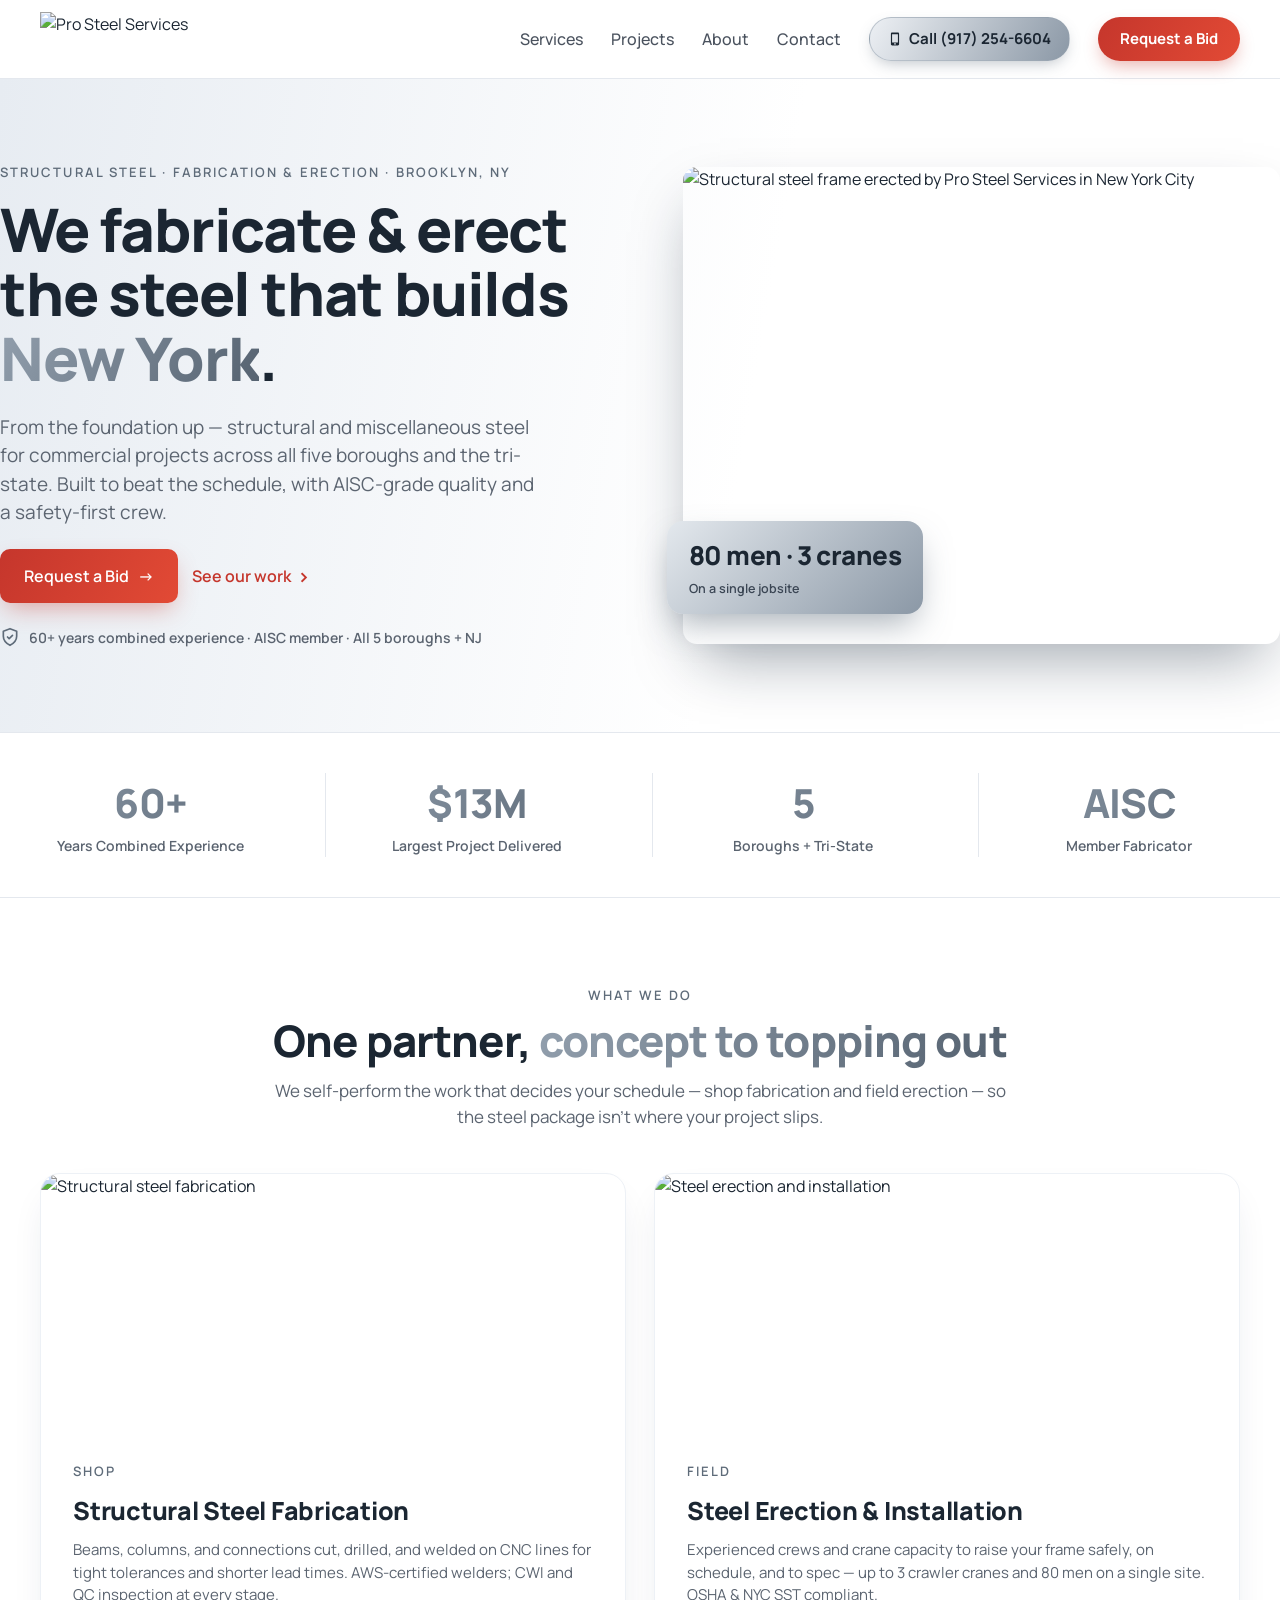
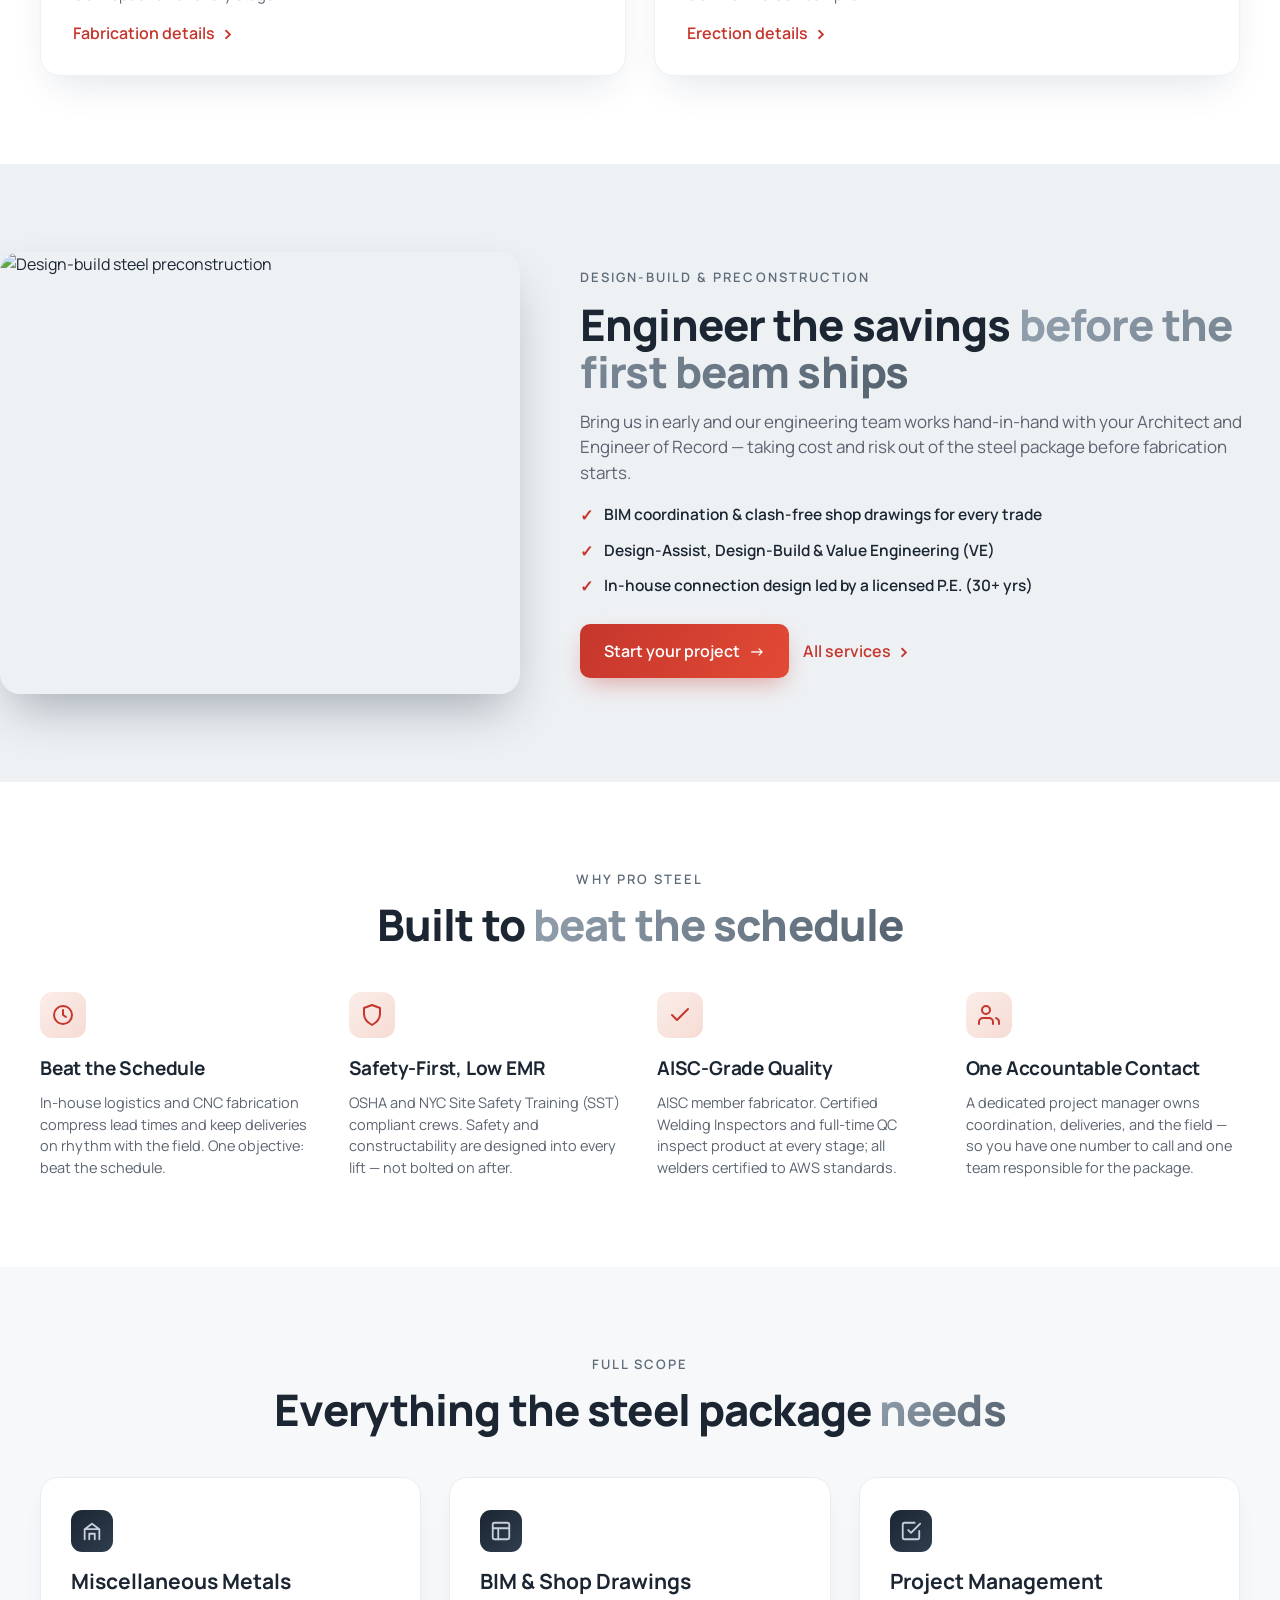
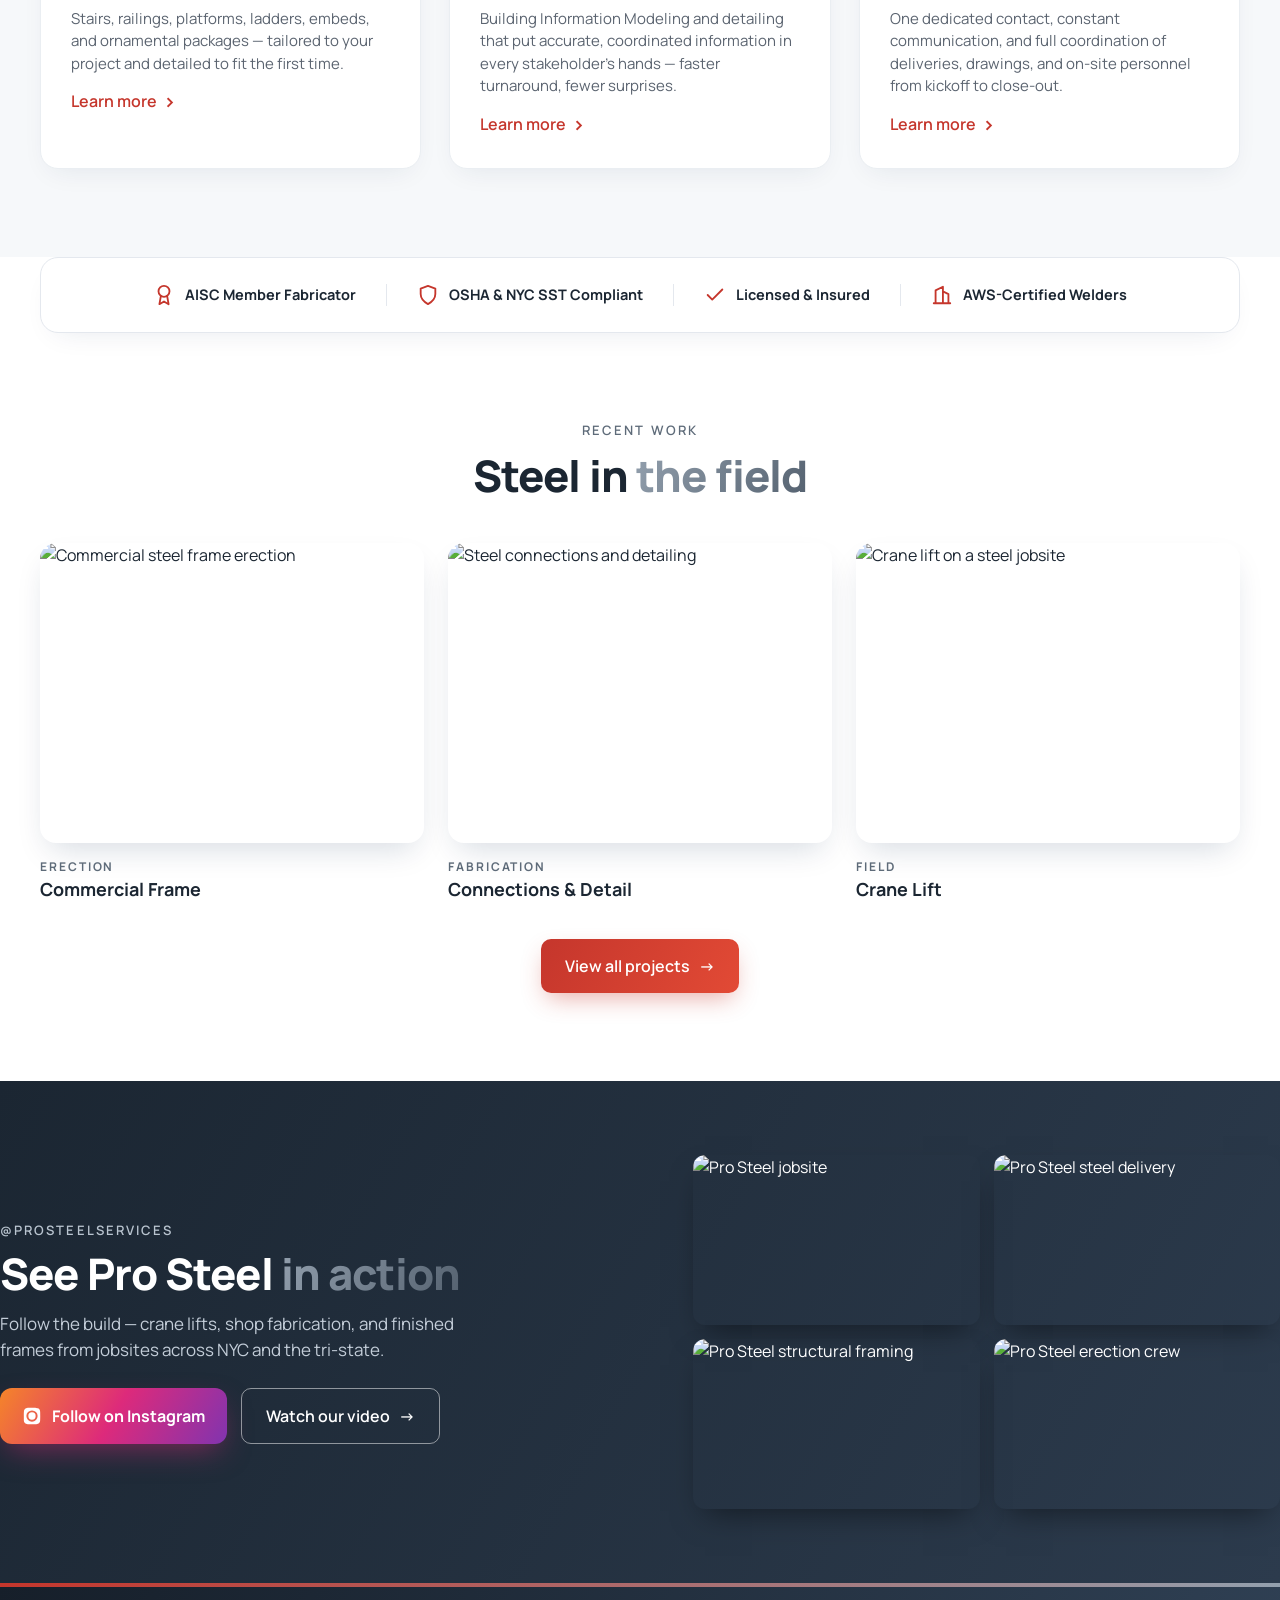
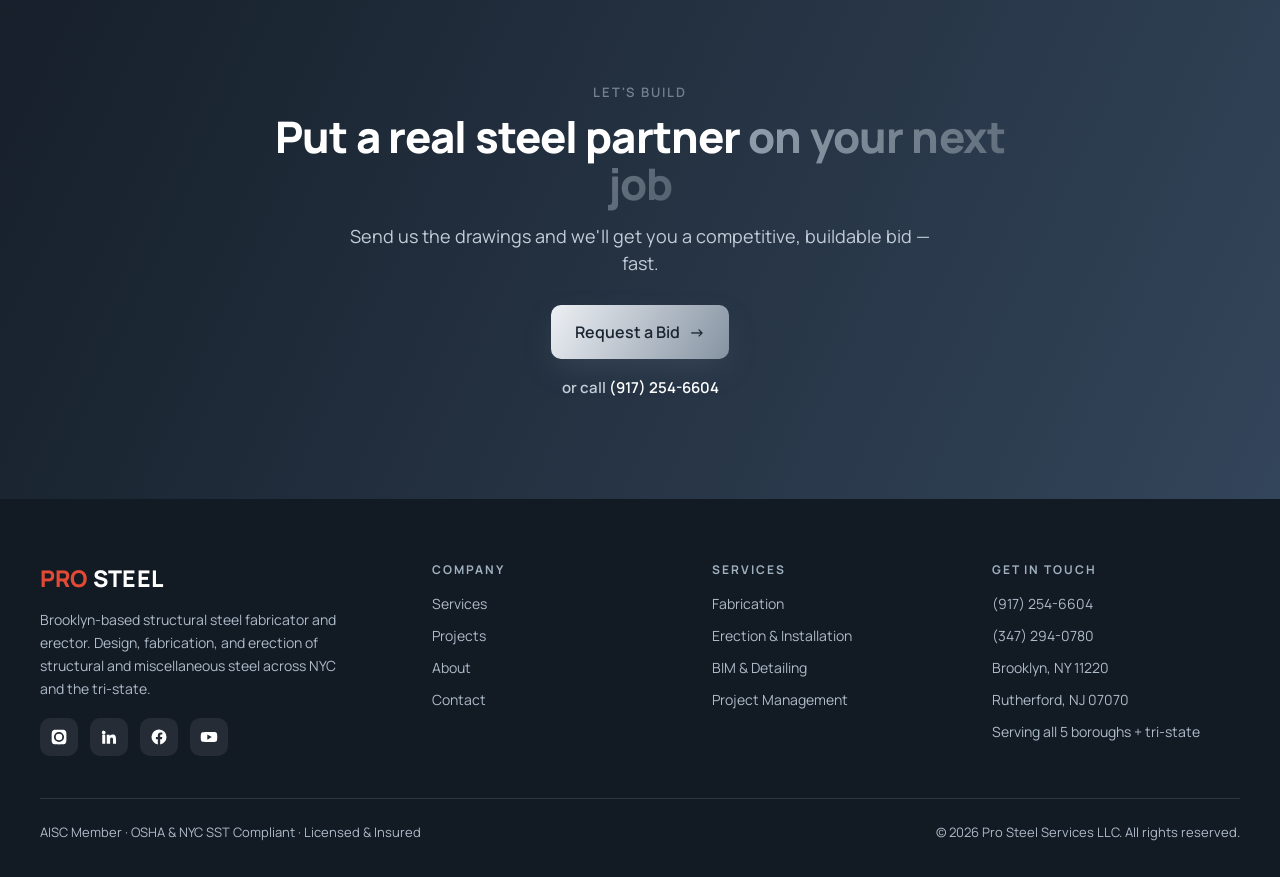
==== index.html @ ca8fc786 "Add files via upload" ====
<!DOCTYPE html>
<html lang="en">
<head>
<meta charset="UTF-8">
<meta name="viewport" content="width=device-width, initial-scale=1.0">
<title>Pro Steel Services | Structural Steel Fabricator &amp; Erector — Brooklyn, NYC</title>
<meta name="description" content="Brooklyn-based structural steel fabricator and erector. Design, fabrication, and erection of structural and miscellaneous steel across all five NYC boroughs and the tri-state. AISC member. 60+ years combined experience.">
<link rel="preconnect" href="https://fonts.googleapis.com">
<link rel="preconnect" href="https://fonts.gstatic.com" crossorigin>
<link href="https://fonts.googleapis.com/css2?family=Manrope:wght@400;500;600;700;800&display=swap" rel="stylesheet">
<style>
/* ===== PRO STEEL THEME TOKENS ===== */
:root{
  --navy:#1B2632;   /* gunmetal ink — headings */
  --blue:#C5362C;   /* Pro Steel red — primary */
  --blue2:#E24A35;  /* lighter red */
  --grey:#5B6470;   /* body */
  --gold1:#93A0AE;  /* molten amber accent */
  --gold2:#54616F;  /* bronze accent */
  --bg:#EEF1F4;     /* steel-mist band */
  --line:#E4E8EE;
  --ink:#141C26;
}
*{margin:0;padding:0;box-sizing:border-box}
html{scroll-behavior:smooth}
body{font-family:'Manrope',sans-serif;color:var(--navy);background:#fff;-webkit-font-smoothing:antialiased;line-height:1.5}
img{display:block;max-width:100%}
a{text-decoration:none;color:inherit}
.wrap{max-width:1280px;margin:0 auto;padding:0 40px}
.gold{background:linear-gradient(120deg,var(--gold1),var(--gold2));-webkit-background-clip:text;background-clip:text;-webkit-text-fill-color:transparent}
.eyebrow{font-size:13px;font-weight:600;letter-spacing:.16em;color:#5E6B79;text-transform:uppercase}
h1,h2{color:var(--navy);font-weight:800;letter-spacing:-.02em;line-height:1.08}
h2{font-size:clamp(28px,3.4vw,44px)}
p{color:var(--grey)}
.btn{display:inline-flex;align-items:center;gap:9px;font-weight:600;font-size:16px;border-radius:10px;padding:15px 24px;cursor:pointer;transition:.2s;border:none}
.btn-blue{background:linear-gradient(120deg,var(--blue),var(--blue2));color:#fff;box-shadow:0 10px 24px -6px rgba(197,54,44,.42)}
.btn-blue:hover{transform:translateY(-2px);box-shadow:0 14px 30px -6px rgba(197,54,44,.52)}
.btn-gold{background:linear-gradient(120deg,#EDF0F4,#8593A2);color:#1B2632;box-shadow:0 12px 30px -6px rgba(80,95,112,.42)}
.btn-gold:hover{transform:translateY(-2px)}
.btn-ghost{background:transparent;border:1.5px solid rgba(255,255,255,.5);color:#fff}
.btn-ghost:hover{background:rgba(255,255,255,.1)}
.link{display:inline-flex;align-items:center;gap:6px;font-weight:600;color:var(--blue)}
.link .c{font-size:1.3em;line-height:0}
/* header */
header{position:sticky;top:0;z-index:50;background:rgba(255,255,255,.94);backdrop-filter:blur(10px);border-bottom:1px solid var(--line)}
.nav{display:flex;align-items:center;justify-content:space-between;padding:12px 40px;max-width:1360px;margin:0 auto}
.logo img{height:54px}
.nav-links{display:flex;align-items:center;gap:28px}
.nav-links a:not(.pill):not(.callbtn){font-weight:500;font-size:16px;color:#4a525e}
.nav-links a:not(.pill):not(.callbtn):hover{color:var(--navy)}
.pill{background:linear-gradient(120deg,var(--blue),var(--blue2));color:#fff!important;border-radius:999px;padding:11px 22px;font-weight:700;font-size:15px;box-shadow:0 8px 18px -4px rgba(197,54,44,.4)}
.callbtn{display:inline-flex;align-items:center;gap:7px;font-weight:700;font-size:15px;white-space:nowrap;background:linear-gradient(120deg,#EDF0F4,#8B98A6);color:#1B2632;border:1px solid rgba(150,162,175,.55);border-radius:999px;padding:10px 18px;box-shadow:0 6px 16px -5px rgba(80,95,112,.42);transition:.2s}
.callbtn:hover{transform:translateY(-1px)}
.menu-btn{display:none}
/* hero */
.hero{background:linear-gradient(100deg,#E7ECF2 0%,#fff 58%);overflow:hidden}
.hero-grid{display:grid;grid-template-columns:1.05fr 1fr;gap:56px;align-items:center;padding:84px 0}
.hero h1{font-size:clamp(38px,4.9vw,60px)}
.hero p.sub{font-size:19px;margin:22px 0;max-width:540px}
.hero-cta{display:flex;align-items:center;gap:14px;flex-wrap:wrap}
.trust{display:flex;align-items:center;gap:9px;margin-top:24px;color:var(--grey);font-size:14px;font-weight:600}
.trust svg{flex:0 0 auto}
.hero-visual{position:relative}
.hero-visual img{width:100%;border-radius:14px;box-shadow:0 28px 60px -16px rgba(13,30,50,.4);aspect-ratio:4/3.2;object-fit:cover}
.badge{position:absolute;left:-16px;bottom:30px;background:linear-gradient(135deg,#E3E8ED,#8B98A6);border-radius:16px;padding:15px 22px;box-shadow:0 16px 34px -8px rgba(80,95,112,.5)}
.badge b{display:block;font-size:26px;color:#1B2632;font-weight:800;letter-spacing:-.02em}
.badge span{font-size:12.5px;color:#3B4654;font-weight:600}
/* stats */
.stats{border-top:1px solid var(--line);border-bottom:1px solid var(--line);background:#fff}
.stats-row{display:flex;justify-content:space-between;align-items:center;padding:40px 0;text-align:center;flex-wrap:wrap;gap:24px}
.stat{flex:1;min-width:160px}
.stat b{display:block;font-size:40px;font-weight:800;letter-spacing:-.02em}
.stat span{font-size:14px;color:var(--grey);font-weight:600}
.stat+.stat{border-left:1px solid var(--line)}
section.sec{padding:88px 0}
.sec-head{text-align:center;max-width:740px;margin:0 auto 44px}
.sec-head h2{margin-top:12px}
.sec-head p{margin-top:14px;font-size:17px}
.two{display:grid;grid-template-columns:1fr 1fr;gap:28px}
.card{background:#fff;border:1px solid #EDF1F6;border-radius:20px;overflow:hidden;box-shadow:0 18px 40px -14px rgba(13,40,80,.14);display:flex;flex-direction:column}
.card img{height:260px;width:100%;object-fit:cover}
.card .body{padding:28px 32px 30px}
.card .body h3{color:var(--navy);font-size:25px;font-weight:800;letter-spacing:-.01em;margin:10px 0}
.card .body p{font-size:15px;margin-bottom:14px}
/* money band */
.adu{background:var(--bg)}
.adu-grid{display:grid;grid-template-columns:520px 1fr;gap:60px;align-items:center;padding:88px 0}
.adu-grid img{width:100%;border-radius:20px;box-shadow:0 24px 50px -12px rgba(10,25,45,.32);aspect-ratio:4/3.4;object-fit:cover}
.adu h2{margin:14px 0}
.adu .lead{font-size:17px;margin-bottom:18px}
.checks{list-style:none;display:flex;flex-direction:column;gap:11px;margin-bottom:26px}
.checks li{display:flex;gap:11px;align-items:flex-start;color:var(--navy);font-weight:600;font-size:15.5px}
.checks li::before{content:"✓";font-weight:800;color:var(--blue);margin-top:1px}
/* features */
.feat-row{display:grid;grid-template-columns:repeat(4,1fr);gap:34px}
.feat .ic{width:46px;height:46px;border-radius:12px;background:linear-gradient(135deg,#FBEDE9,#F6DCD4);display:flex;align-items:center;justify-content:center;margin-bottom:16px}
.feat .ic svg{width:24px;height:24px;color:var(--blue)}
.feat h3{color:var(--navy);font-size:19px;font-weight:700;letter-spacing:-.01em;margin-bottom:9px}
.feat p{font-size:14.5px}
/* services */
.svc-bg{background:#F6F8FA}
.three{display:grid;grid-template-columns:repeat(3,1fr);gap:28px}
.svc{background:#fff;border:1px solid #EAEEF2;border-radius:18px;padding:32px 30px;box-shadow:0 10px 28px -10px rgba(13,40,80,.09)}
.svc .ic{width:42px;height:42px;border-radius:11px;background:linear-gradient(135deg,#1B2632,#2E3D4E);display:flex;align-items:center;justify-content:center;margin-bottom:14px}
.svc .ic svg{width:22px;height:22px;color:#C7D0DA}
.svc h3{color:var(--navy);font-size:21px;font-weight:700;margin:6px 0 10px}
.svc p{font-size:15px;margin-bottom:14px}
/* credential strip */
.creds{background:#fff;border:1px solid var(--line);border-radius:18px;padding:26px 30px;display:flex;flex-wrap:wrap;gap:14px 30px;align-items:center;justify-content:center;box-shadow:0 12px 30px -16px rgba(13,40,80,.12)}
.chip{display:inline-flex;align-items:center;gap:10px;font-weight:700;font-size:14.5px;color:var(--navy)}
.chip svg{width:22px;height:22px;color:var(--blue);flex:0 0 auto}
.chip+.chip{padding-left:30px;border-left:1px solid var(--line)}
/* portfolio */
.tiles{display:grid;grid-template-columns:repeat(3,1fr);gap:24px;margin-bottom:36px}
.tile{display:block}
.tile img{width:100%;height:300px;object-fit:cover;border-radius:16px;box-shadow:0 14px 32px -10px rgba(13,40,80,.18)}
.tile .t{font-size:12px;font-weight:700;letter-spacing:.16em;color:#5E6B79;text-transform:uppercase;margin-top:15px}
.tile .n{font-size:18px;font-weight:700;color:var(--navy)}
.center{text-align:center}
/* instagram band */
.ig{background:linear-gradient(120deg,#1B2632,#2C3B4D);color:#fff;border-radius:0}
.ig-grid{display:grid;grid-template-columns:1.1fr 1fr;gap:48px;align-items:center;padding:74px 0}
.ig h2{color:#fff}
.ig p{color:#C3CDD8;font-size:17px;margin:14px 0 26px;max-width:480px}
.ig .row{display:flex;gap:14px;flex-wrap:wrap}
.igbtn{display:inline-flex;align-items:center;gap:10px;font-weight:700;font-size:16px;color:#fff;border-radius:12px;padding:14px 22px;background:linear-gradient(120deg,#F58529,#DD2A7B,#8134AF);box-shadow:0 12px 30px -8px rgba(221,42,123,.5);transition:.2s}
.igbtn:hover{transform:translateY(-2px)}
.ig-thumbs{display:grid;grid-template-columns:1fr 1fr;gap:14px}
.ig-thumbs img{width:100%;height:170px;object-fit:cover;border-radius:12px;box-shadow:0 14px 30px -12px rgba(0,0,0,.5)}
/* cta */
.cta{background:linear-gradient(115deg,#161F2A,#33455A);text-align:center;padding:100px 0;position:relative;overflow:hidden}
.cta::after{content:"";position:absolute;left:0;right:0;top:0;height:4px;background:linear-gradient(90deg,var(--blue),var(--gold1))}
.cta h2{color:#fff;max-width:800px;margin:0 auto}
.cta p{color:#C3CDD8;max-width:600px;margin:16px auto 28px;font-size:18px}
.cta small{display:block;margin-top:18px;color:#C3CDD8;font-weight:600;font-size:15px}
.cta small a{color:#fff}
/* footer */
footer{background:#121A24;color:#AEBBC8;padding:62px 0 34px}
.foot-grid{display:grid;grid-template-columns:1.5fr 1fr 1fr 1.1fr;gap:54px}
.foot .bm{font-size:23px;font-weight:800;letter-spacing:.01em;margin-bottom:12px}
.foot .bm .y{color:#E24A35}.foot .bm .w{color:#fff}
.foot p{color:#AEBBC8;font-size:14px;line-height:1.65;max-width:300px}
.foot h4{color:#9FB0BE;font-size:12px;letter-spacing:.16em;text-transform:uppercase;margin-bottom:14px}
.foot ul{list-style:none;display:flex;flex-direction:column;gap:11px}
.foot ul a,.foot ul li{font-size:14px;color:#AEBBC8}.foot ul a:hover{color:#fff}
.social{display:flex;gap:12px;margin-top:18px}
.social a{width:38px;height:38px;border-radius:10px;background:rgba(255,255,255,.08);display:flex;align-items:center;justify-content:center;transition:.2s}
.social a:hover{background:var(--blue)}
.social svg{width:18px;height:18px;color:#fff}
.foot-bottom{display:flex;justify-content:space-between;border-top:1px solid rgba(255,255,255,.12);margin-top:42px;padding-top:24px;font-size:13px;flex-wrap:wrap;gap:10px}
.mobilecall{display:none}
@media(max-width:900px){
  .menu-btn{display:block;font-size:26px;background:none;border:none;color:var(--navy);cursor:pointer;line-height:1}
  .nav-links{display:none}
  .nav-links.open{display:flex;flex-direction:column;align-items:stretch;gap:0;position:absolute;top:100%;left:0;right:0;background:#fff;border-bottom:1px solid var(--line);box-shadow:0 14px 26px -12px rgba(13,40,80,.2);padding:6px 22px 18px}
  .nav-links.open a{padding:14px 2px;font-size:17px;color:var(--navy);border-bottom:1px solid var(--line)}
  .nav-links.open a.callbtn,.nav-links.open a.pill{display:block;text-align:center;margin-top:12px;border-bottom:none}
  .callbtn{display:none}
  .hero-grid,.adu-grid,.ig-grid{grid-template-columns:1fr;gap:38px}.adu-grid img{max-width:520px}
  .two,.three,.tiles,.feat-row{grid-template-columns:1fr}
  .feat-row{gap:30px}.stat+.stat{border-left:none}
  .chip+.chip{padding-left:0;border-left:none}
  .foot-grid{grid-template-columns:1fr 1fr;gap:36px}.wrap{padding:0 22px}.nav{padding:10px 22px}
  section.sec,.hero-grid,.adu-grid{padding-top:58px;padding-bottom:58px}
  .mobilecall{display:flex;position:fixed;left:0;right:0;bottom:0;z-index:60;box-shadow:0 -4px 16px rgba(0,0,0,.14)}
  .mobilecall a{flex:1;display:flex;align-items:center;justify-content:center;gap:8px;padding:15px;font-weight:700;font-size:16px}
  .mobilecall .call{background:linear-gradient(120deg,var(--blue),var(--blue2));color:#fff}
  .mobilecall .book{background:linear-gradient(120deg,#EDF0F4,#8593A2);color:#1B2632}
  body{padding-bottom:56px}
}
</style>
</head>
<body>
<!-- ============ HEADER ============ -->
<header>
  <div class="nav">
    <a class="logo" href="index.html"><img src="https://prosteelservices.com/wp-content/uploads/2025/02/WhatsApp_Image_2025-09-26_at_09.26.41_cdb6fc74-removebg-preview-e1758858914416.png" alt="Pro Steel Services"></a>
    <nav class="nav-links">
      <a href="services.html">Services</a>
      <a href="projects.html">Projects</a>
      <a href="about.html">About</a>
      <a href="contact.html">Contact</a>
      <a class="callbtn" href="tel:19172546604"><svg width="14" height="14" viewBox="0 0 24 24" fill="currentColor" style="flex:0 0 auto"><path d="M17 1H7c-1.1 0-2 .9-2 2v18c0 1.1.9 2 2 2h10c1.1 0 2-.9 2-2V3c0-1.1-.9-2-2-2zm-5 21c-.83 0-1.5-.67-1.5-1.5S11.17 19 12 19s1.5.67 1.5 1.5S12.83 22 12 22zm5-4H7V4h10v14z"/></svg> Call (917) 254-6604</a>
      <a class="pill" href="contact.html">Request a Bid</a>
    </nav>
    <button class="menu-btn" aria-label="Toggle menu" onclick="document.querySelector('.nav-links').classList.toggle('open')">&#9776;</button>
  </div>
</header>

<!-- ============ HERO ============ -->
<section class="hero">
  <div class="wrap hero-grid">
    <div>
      <div class="eyebrow">Structural Steel · Fabrication &amp; Erection · Brooklyn, NY</div>
      <h1 style="margin-top:14px">We fabricate &amp; erect the steel that builds <span class="gold">New York</span>.</h1>
      <p class="sub">From the foundation up — structural and miscellaneous steel for commercial projects across all five boroughs and the tri-state. Built to beat the schedule, with AISC-grade quality and a safety-first crew.</p>
      <div class="hero-cta">
        <a class="btn btn-blue" href="contact.html">Request a Bid <span>&rarr;</span></a>
        <a class="link" href="projects.html">See our work <span class="c">&rsaquo;</span></a>
      </div>
      <div class="trust">
        <svg width="20" height="20" viewBox="0 0 24 24" fill="none" stroke="#5E6B79" stroke-width="2" stroke-linecap="round" stroke-linejoin="round"><path d="M12 2l8 3v6c0 5-3.5 8.5-8 11-4.5-2.5-8-6-8-11V5l8-3z"/><path d="M9 12l2 2 4-4"/></svg>
        60+ years combined experience · AISC member · All 5 boroughs + NJ
      </div>
    </div>
    <div class="hero-visual">
      <img src="https://prosteelservices.com/wp-content/uploads/2025/03/IMG_0116.jpg" alt="Structural steel frame erected by Pro Steel Services in New York City">
      <div class="badge"><b>80 men · 3 cranes</b><span>On a single jobsite</span></div>
    </div>
  </div>
</section>

<!-- ============ STATS BAR ============ -->
<div class="stats">
  <div class="wrap stats-row">
    <div class="stat"><b class="gold">60+</b><span>Years Combined Experience</span></div>
    <div class="stat"><b class="gold">$13M</b><span>Largest Project Delivered</span></div>
    <div class="stat"><b class="gold">5</b><span>Boroughs + Tri-State</span></div>
    <div class="stat"><b class="gold">AISC</b><span>Member Fabricator</span></div>
  </div>
</div>

<!-- ============ SPLIT CARDS ============ -->
<section class="sec">
  <div class="wrap">
    <div class="sec-head"><div class="eyebrow">What We Do</div><h2>One partner, <span class="gold">concept to topping out</span></h2><p>We self-perform the work that decides your schedule — shop fabrication and field erection — so the steel package isn't where your project slips.</p></div>
    <div class="two">
      <div class="card">
        <img src="https://prosteelservices.com/wp-content/uploads/2025/03/IMG_0902-scaled.jpg" alt="Structural steel fabrication">
        <div class="body">
          <div class="eyebrow">Shop</div>
          <h3>Structural Steel Fabrication</h3>
          <p>Beams, columns, and connections cut, drilled, and welded on CNC lines for tight tolerances and shorter lead times. AWS-certified welders; CWI and QC inspection at every stage.</p>
          <a class="link" href="services.html#fabrication">Fabrication details <span class="c">&rsaquo;</span></a>
        </div>
      </div>
      <div class="card">
        <img src="https://prosteelservices.com/wp-content/uploads/2025/03/IMG_0192.jpg" alt="Steel erection and installation">
        <div class="body">
          <div class="eyebrow">Field</div>
          <h3>Steel Erection &amp; Installation</h3>
          <p>Experienced crews and crane capacity to raise your frame safely, on schedule, and to spec — up to 3 crawler cranes and 80 men on a single site. OSHA &amp; NYC SST compliant.</p>
          <a class="link" href="services.html#erection">Erection details <span class="c">&rsaquo;</span></a>
        </div>
      </div>
    </div>
  </div>
</section>

<!-- ============ MONEY BAND: Design-Build / Preconstruction ============ -->
<section class="adu">
  <div class="wrap adu-grid">
    <img src="https://prosteelservices.com/wp-content/uploads/2025/03/IMG_0164.jpg" alt="Design-build steel preconstruction">
    <div>
      <div class="eyebrow">Design-Build &amp; Preconstruction</div>
      <h2>Engineer the savings <span class="gold">before the first beam ships</span></h2>
      <p class="lead">Bring us in early and our engineering team works hand-in-hand with your Architect and Engineer of Record — taking cost and risk out of the steel package before fabrication starts.</p>
      <ul class="checks">
        <li>BIM coordination &amp; clash-free shop drawings for every trade</li>
        <li>Design-Assist, Design-Build &amp; Value Engineering (VE)</li>
        <li>In-house connection design led by a licensed P.E. (30+ yrs)</li>
      </ul>
      <div class="hero-cta">
        <a class="btn btn-blue" href="contact.html">Start your project <span>&rarr;</span></a>
        <a class="link" href="services.html">All services <span class="c">&rsaquo;</span></a>
      </div>
    </div>
  </div>
</section>

<!-- ============ WHY US ============ -->
<section class="sec">
  <div class="wrap">
    <div class="sec-head"><div class="eyebrow">Why Pro Steel</div><h2>Built to <span class="gold">beat the schedule</span></h2></div>
    <div class="feat-row">
      <div class="feat">
        <div class="ic"><svg viewBox="0 0 24 24" fill="none" stroke="currentColor" stroke-width="2" stroke-linecap="round" stroke-linejoin="round"><circle cx="12" cy="12" r="9"/><path d="M12 7v5l3 2"/></svg></div>
        <h3>Beat the Schedule</h3>
        <p>In-house logistics and CNC fabrication compress lead times and keep deliveries on rhythm with the field. One objective: beat the schedule.</p>
      </div>
      <div class="feat">
        <div class="ic"><svg viewBox="0 0 24 24" fill="none" stroke="currentColor" stroke-width="2" stroke-linecap="round" stroke-linejoin="round"><path d="M12 2l8 3v6c0 5-3.5 8.5-8 11-4.5-2.5-8-6-8-11V5l8-3z"/></svg></div>
        <h3>Safety-First, Low EMR</h3>
        <p>OSHA and NYC Site Safety Training (SST) compliant crews. Safety and constructability are designed into every lift — not bolted on after.</p>
      </div>
      <div class="feat">
        <div class="ic"><svg viewBox="0 0 24 24" fill="none" stroke="currentColor" stroke-width="2" stroke-linecap="round" stroke-linejoin="round"><path d="M20 6L9 17l-5-5"/></svg></div>
        <h3>AISC-Grade Quality</h3>
        <p>AISC member fabricator. Certified Welding Inspectors and full-time QC inspect product at every stage; all welders certified to AWS standards.</p>
      </div>
      <div class="feat">
        <div class="ic"><svg viewBox="0 0 24 24" fill="none" stroke="currentColor" stroke-width="2" stroke-linecap="round" stroke-linejoin="round"><path d="M16 21v-2a4 4 0 00-4-4H6a4 4 0 00-4 4v2"/><circle cx="9" cy="7" r="4"/><path d="M22 21v-2a4 4 0 00-3-3.87"/></svg></div>
        <h3>One Accountable Contact</h3>
        <p>A dedicated project manager owns coordination, deliveries, and the field — so you have one number to call and one team responsible for the package.</p>
      </div>
    </div>
  </div>
</section>

<!-- ============ SERVICES (secondary) ============ -->
<section class="sec svc-bg">
  <div class="wrap">
    <div class="sec-head"><div class="eyebrow">Full Scope</div><h2>Everything the steel package <span class="gold">needs</span></h2></div>
    <div class="three">
      <div class="svc">
        <div class="ic"><svg viewBox="0 0 24 24" fill="none" stroke="currentColor" stroke-width="2" stroke-linecap="round" stroke-linejoin="round"><path d="M4 21V10M4 10l8-6 8 6M4 10h16v11M9 21v-6h6v6"/></svg></div>
        <h3>Miscellaneous Metals</h3>
        <p>Stairs, railings, platforms, ladders, embeds, and ornamental packages — tailored to your project and detailed to fit the first time.</p>
        <a class="link" href="services.html#misc">Learn more <span class="c">&rsaquo;</span></a>
      </div>
      <div class="svc">
        <div class="ic"><svg viewBox="0 0 24 24" fill="none" stroke="currentColor" stroke-width="2" stroke-linecap="round" stroke-linejoin="round"><rect x="3" y="3" width="18" height="18" rx="2"/><path d="M3 9h18M9 21V9"/></svg></div>
        <h3>BIM &amp; Shop Drawings</h3>
        <p>Building Information Modeling and detailing that put accurate, coordinated information in every stakeholder's hands — faster turnaround, fewer surprises.</p>
        <a class="link" href="services.html#bim">Learn more <span class="c">&rsaquo;</span></a>
      </div>
      <div class="svc">
        <div class="ic"><svg viewBox="0 0 24 24" fill="none" stroke="currentColor" stroke-width="2" stroke-linecap="round" stroke-linejoin="round"><path d="M9 11l3 3L22 4"/><path d="M21 12v7a2 2 0 01-2 2H5a2 2 0 01-2-2V5a2 2 0 012-2h11"/></svg></div>
        <h3>Project Management</h3>
        <p>One dedicated contact, constant communication, and full coordination of deliveries, drawings, and on-site personnel from kickoff to close-out.</p>
        <a class="link" href="services.html#pm">Learn more <span class="c">&rsaquo;</span></a>
      </div>
    </div>
  </div>
</section>

<!-- ============ CREDENTIALS STRIP ============ -->
<section class="sec" style="padding-top:0">
  <div class="wrap">
    <div class="creds">
      <span class="chip"><svg viewBox="0 0 24 24" fill="none" stroke="currentColor" stroke-width="2" stroke-linecap="round" stroke-linejoin="round"><circle cx="12" cy="8" r="6"/><path d="M8.5 13.5L7 22l5-3 5 3-1.5-8.5"/></svg> AISC Member Fabricator</span>
      <span class="chip"><svg viewBox="0 0 24 24" fill="none" stroke="currentColor" stroke-width="2" stroke-linecap="round" stroke-linejoin="round"><path d="M12 2l8 3v6c0 5-3.5 8.5-8 11-4.5-2.5-8-6-8-11V5l8-3z"/></svg> OSHA &amp; NYC SST Compliant</span>
      <span class="chip"><svg viewBox="0 0 24 24" fill="none" stroke="currentColor" stroke-width="2" stroke-linecap="round" stroke-linejoin="round"><path d="M20 6L9 17l-5-5"/></svg> Licensed &amp; Insured</span>
      <span class="chip"><svg viewBox="0 0 24 24" fill="none" stroke="currentColor" stroke-width="2" stroke-linecap="round" stroke-linejoin="round"><path d="M3 21h18M5 21V7l8-4v18M19 21V11l-6-3"/></svg> AWS-Certified Welders</span>
    </div>
  </div>
</section>

<!-- ============ PORTFOLIO STRIP ============ -->
<section class="sec" style="padding-top:0">
  <div class="wrap">
    <div class="sec-head"><div class="eyebrow">Recent Work</div><h2>Steel in <span class="gold">the field</span></h2></div>
    <div class="tiles">
      <a class="tile" href="projects.html"><img src="https://prosteelservices.com/wp-content/uploads/2025/03/IMG_0908-scaled.jpg" alt="Commercial steel frame erection"><div class="t">Erection</div><div class="n">Commercial Frame</div></a>
      <a class="tile" href="projects.html"><img src="https://prosteelservices.com/wp-content/uploads/2025/03/IMG_0926-scaled.jpg" alt="Steel connections and detailing"><div class="t">Fabrication</div><div class="n">Connections &amp; Detail</div></a>
      <a class="tile" href="projects.html"><img src="https://prosteelservices.com/wp-content/uploads/2025/03/IMG_1007-scaled.jpg" alt="Crane lift on a steel jobsite"><div class="t">Field</div><div class="n">Crane Lift</div></a>
    </div>
    <div class="center"><a class="btn btn-blue" href="projects.html">View all projects <span>&rarr;</span></a></div>
  </div>
</section>

<!-- ============ INSTAGRAM BAND ============ -->
<section class="ig">
  <div class="wrap ig-grid">
    <div>
      <div class="eyebrow" style="color:#B9C4CF">@prosteelservices</div>
      <h2 style="margin-top:10px">See Pro Steel <span class="gold">in action</span></h2>
      <p>Follow the build — crane lifts, shop fabrication, and finished frames from jobsites across NYC and the tri-state.</p>
      <div class="row">
        <a class="igbtn" href="https://www.instagram.com/prosteelservices/" target="_blank" rel="noopener">
          <svg width="20" height="20" viewBox="0 0 24 24" fill="currentColor"><path d="M12 2.2c3.2 0 3.6 0 4.9.07 1.17.05 1.8.25 2.23.41.56.22.96.48 1.38.9.42.42.68.82.9 1.38.16.42.36 1.06.41 2.23.06 1.27.07 1.65.07 4.86s0 3.6-.07 4.86c-.05 1.17-.25 1.8-.41 2.23-.22.56-.48.96-.9 1.38-.42.42-.82.68-1.38.9-.42.16-1.06.36-2.23.41-1.27.06-1.65.07-4.9.07s-3.63 0-4.9-.07c-1.17-.05-1.8-.25-2.23-.41a3.7 3.7 0 01-1.38-.9 3.7 3.7 0 01-.9-1.38c-.16-.42-.36-1.06-.41-2.23C2.21 15.6 2.2 15.2 2.2 12s0-3.6.07-4.86c.05-1.17.25-1.8.41-2.23.22-.56.48-.96.9-1.38.42-.42.82-.68 1.38-.9.42-.16 1.06-.36 2.23-.41C8.4 2.21 8.8 2.2 12 2.2zm0 3.05A6.75 6.75 0 1018.75 12 6.75 6.75 0 0012 5.25zm0 11.13A4.38 4.38 0 1116.38 12 4.38 4.38 0 0112 16.38zm6.96-11.4a1.58 1.58 0 11-1.57-1.58 1.58 1.58 0 011.57 1.58z"/></svg>
          Follow on Instagram
        </a>
        <a class="btn btn-ghost" href="https://youtu.be/6NyZEdGL9uw" target="_blank" rel="noopener">Watch our video <span>&rarr;</span></a>
      </div>
    </div>
    <div class="ig-thumbs">
      <img src="https://prosteelservices.com/wp-content/uploads/2025/03/IMG_1011-scaled.jpg" alt="Pro Steel jobsite">
      <img src="https://prosteelservices.com/wp-content/uploads/2025/03/IMG_0048.jpg" alt="Pro Steel steel delivery">
      <img src="https://prosteelservices.com/wp-content/uploads/2025/03/IMG_0721-rotated.jpg" alt="Pro Steel structural framing">
      <img src="https://prosteelservices.com/wp-content/uploads/2025/03/IMG_1046-1-scaled.jpg" alt="Pro Steel erection crew">
    </div>
  </div>
</section>

<!-- ============ CTA BAND ============ -->
<section class="cta">
  <div class="wrap">
    <div class="eyebrow gold">Let's Build</div>
    <h2 style="margin-top:10px">Put a real steel partner <span class="gold">on your next job</span></h2>
    <p>Send us the drawings and we'll get you a competitive, buildable bid — fast.</p>
    <a class="btn btn-gold" href="contact.html">Request a Bid <span>&rarr;</span></a>
    <small>or call <a href="tel:19172546604">(917) 254-6604</a></small>
  </div>
</section>

<!-- ============ FOOTER ============ -->
<footer>
  <div class="wrap">
    <div class="foot-grid">
      <div class="foot">
        <div class="bm"><span class="y">PRO</span> <span class="w">STEEL</span></div>
        <p>Brooklyn-based structural steel fabricator and erector. Design, fabrication, and erection of structural and miscellaneous steel across NYC and the tri-state.</p>
        <div class="social">
          <a href="https://www.instagram.com/prosteelservices/" target="_blank" rel="noopener" aria-label="Instagram"><svg viewBox="0 0 24 24" fill="currentColor"><path d="M12 2.2c3.2 0 3.6 0 4.9.07 1.17.05 1.8.25 2.23.41.56.22.96.48 1.38.9.42.42.68.82.9 1.38.16.42.36 1.06.41 2.23.06 1.27.07 1.65.07 4.86s0 3.6-.07 4.86c-.05 1.17-.25 1.8-.41 2.23-.22.56-.48.96-.9 1.38-.42.42-.82.68-1.38.9-.42.16-1.06.36-2.23.41-1.27.06-1.65.07-4.9.07s-3.63 0-4.9-.07c-1.17-.05-1.8-.25-2.23-.41a3.7 3.7 0 01-1.38-.9 3.7 3.7 0 01-.9-1.38c-.16-.42-.36-1.06-.41-2.23C2.21 15.6 2.2 15.2 2.2 12s0-3.6.07-4.86c.05-1.17.25-1.8.41-2.23.22-.56.48-.96.9-1.38.42-.42.82-.68 1.38-.9.42-.16 1.06-.36 2.23-.41C8.4 2.21 8.8 2.2 12 2.2zm0 3.05A6.75 6.75 0 1018.75 12 6.75 6.75 0 0012 5.25zm0 11.13A4.38 4.38 0 1116.38 12 4.38 4.38 0 0112 16.38zm6.96-11.4a1.58 1.58 0 11-1.57-1.58 1.58 1.58 0 011.57 1.58z"/></svg></a>
          <a href="#" target="_blank" rel="noopener" aria-label="LinkedIn"><svg viewBox="0 0 24 24" fill="currentColor"><path d="M4.98 3.5a2.5 2.5 0 11-.02 5 2.5 2.5 0 01.02-5zM3 9h4v12H3zM9 9h3.8v1.7h.05c.53-1 1.83-2.05 3.76-2.05 4.02 0 4.76 2.64 4.76 6.08V21h-4v-5.4c0-1.29-.02-2.95-1.8-2.95-1.8 0-2.07 1.4-2.07 2.85V21H9z"/></svg></a>
          <a href="#" target="_blank" rel="noopener" aria-label="Facebook"><svg viewBox="0 0 24 24" fill="currentColor"><path d="M22 12a10 10 0 10-11.56 9.88v-6.99H7.9V12h2.54V9.8c0-2.5 1.49-3.89 3.78-3.89 1.09 0 2.24.2 2.24.2v2.46h-1.26c-1.24 0-1.63.77-1.63 1.56V12h2.78l-.44 2.89h-2.34v6.99A10 10 0 0022 12z"/></svg></a>
          <a href="https://youtu.be/6NyZEdGL9uw" target="_blank" rel="noopener" aria-label="YouTube"><svg viewBox="0 0 24 24" fill="currentColor"><path d="M23 12s0-3.2-.4-4.7a2.5 2.5 0 00-1.77-1.77C19.3 5.3 12 5.3 12 5.3s-7.3 0-8.83.43A2.5 2.5 0 001.4 7.5C1 9 1 12 1 12s0 3.2.4 4.7a2.5 2.5 0 001.77 1.77C4.7 18.7 12 18.7 12 18.7s7.3 0 8.83-.43a2.5 2.5 0 001.77-1.77C23 15.2 23 12 23 12zM9.75 15.5v-7l6 3.5z"/></svg></a>
        </div>
      </div>
      <div class="foot"><h4>Company</h4><ul><li><a href="services.html">Services</a></li><li><a href="projects.html">Projects</a></li><li><a href="about.html">About</a></li><li><a href="contact.html">Contact</a></li></ul></div>
      <div class="foot"><h4>Services</h4><ul><li><a href="services.html#fabrication">Fabrication</a></li><li><a href="services.html#erection">Erection &amp; Installation</a></li><li><a href="services.html#bim">BIM &amp; Detailing</a></li><li><a href="services.html#pm">Project Management</a></li></ul></div>
      <div class="foot"><h4>Get in Touch</h4><ul><li><a href="tel:19172546604">(917) 254-6604</a></li><li><a href="tel:13472940780">(347) 294-0780</a></li><li>Brooklyn, NY 11220</li><li>Rutherford, NJ 07070</li><li>Serving all 5 boroughs + tri-state</li></ul></div>
    </div>
    <div class="foot-bottom"><span>AISC Member · OSHA &amp; NYC SST Compliant · Licensed &amp; Insured</span><span>© 2026 Pro Steel Services LLC. All rights reserved.</span></div>
  </div>
</footer>

<!-- ============ STICKY MOBILE CALL BAR ============ -->
<div class="mobilecall"><a class="call" href="tel:19172546604">&#9742; Call Now</a><a class="book" href="contact.html">Request a Bid</a></div>
</body>
</html>
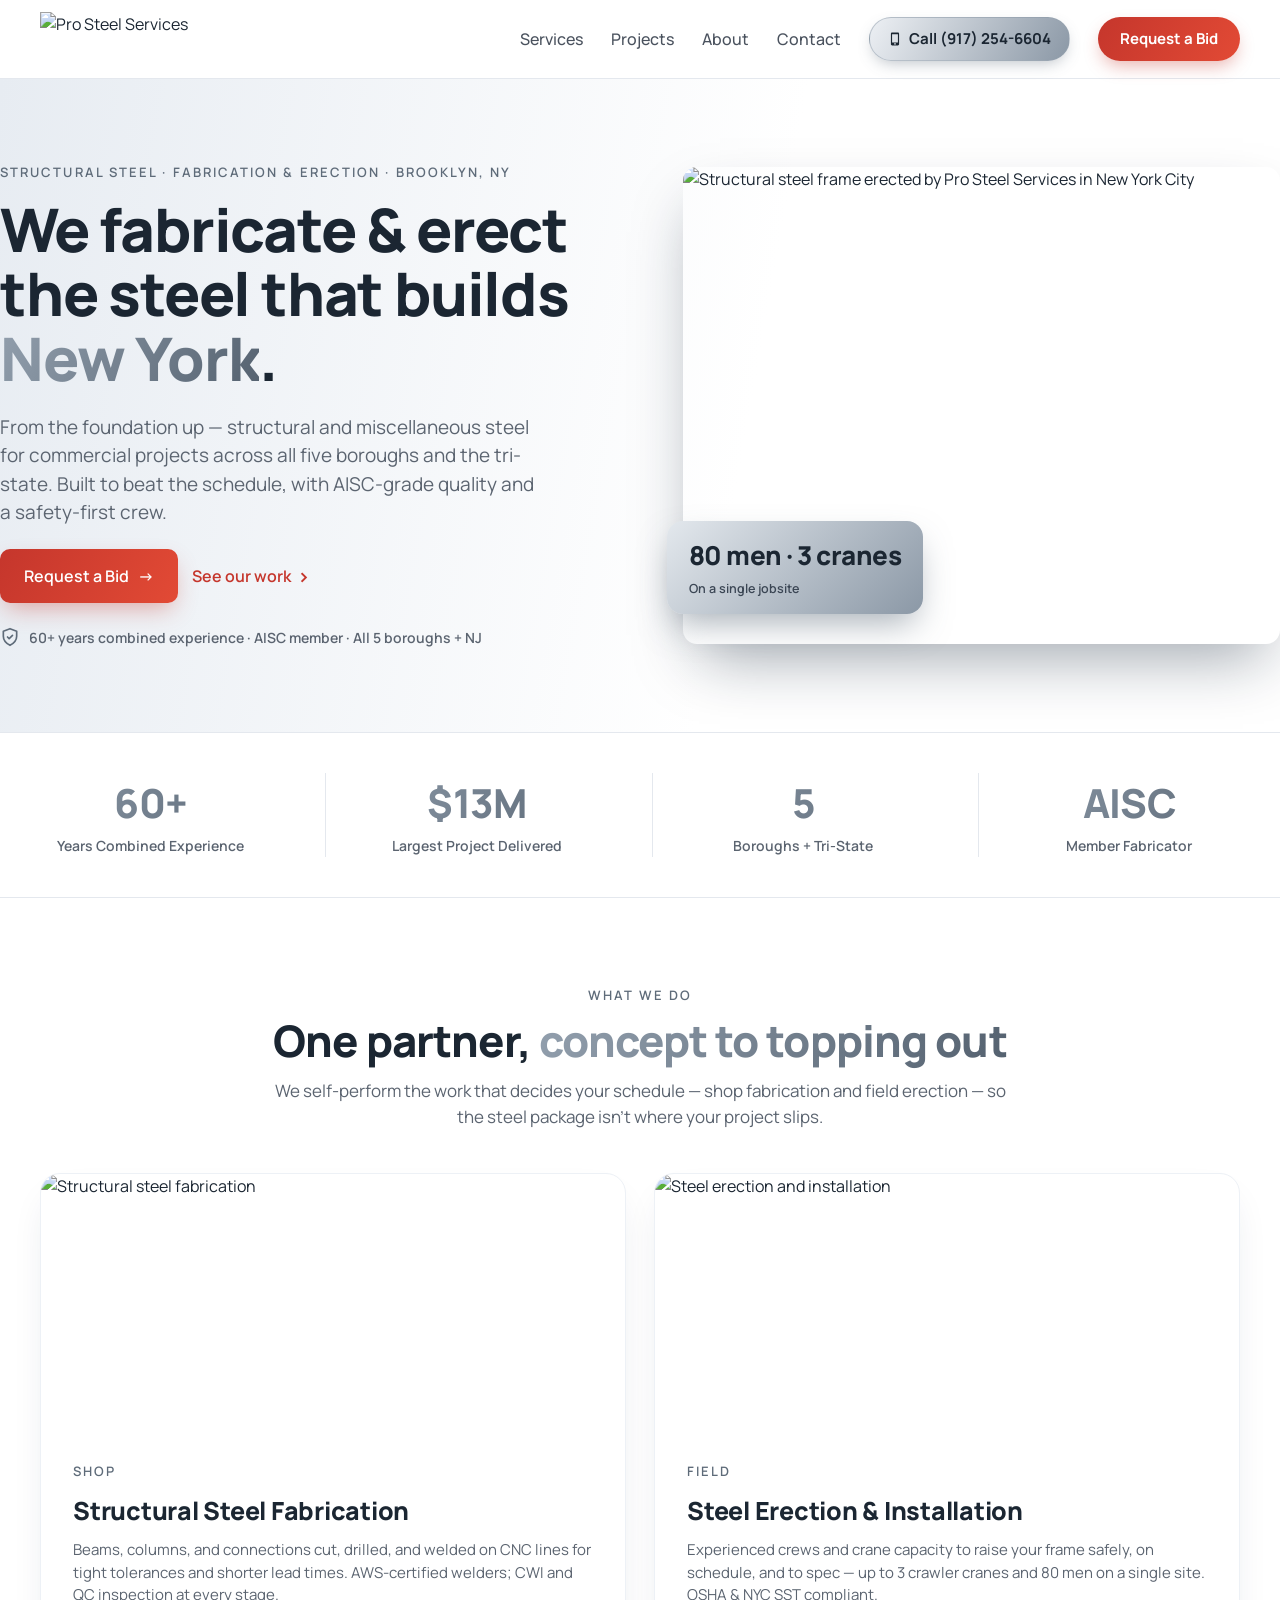
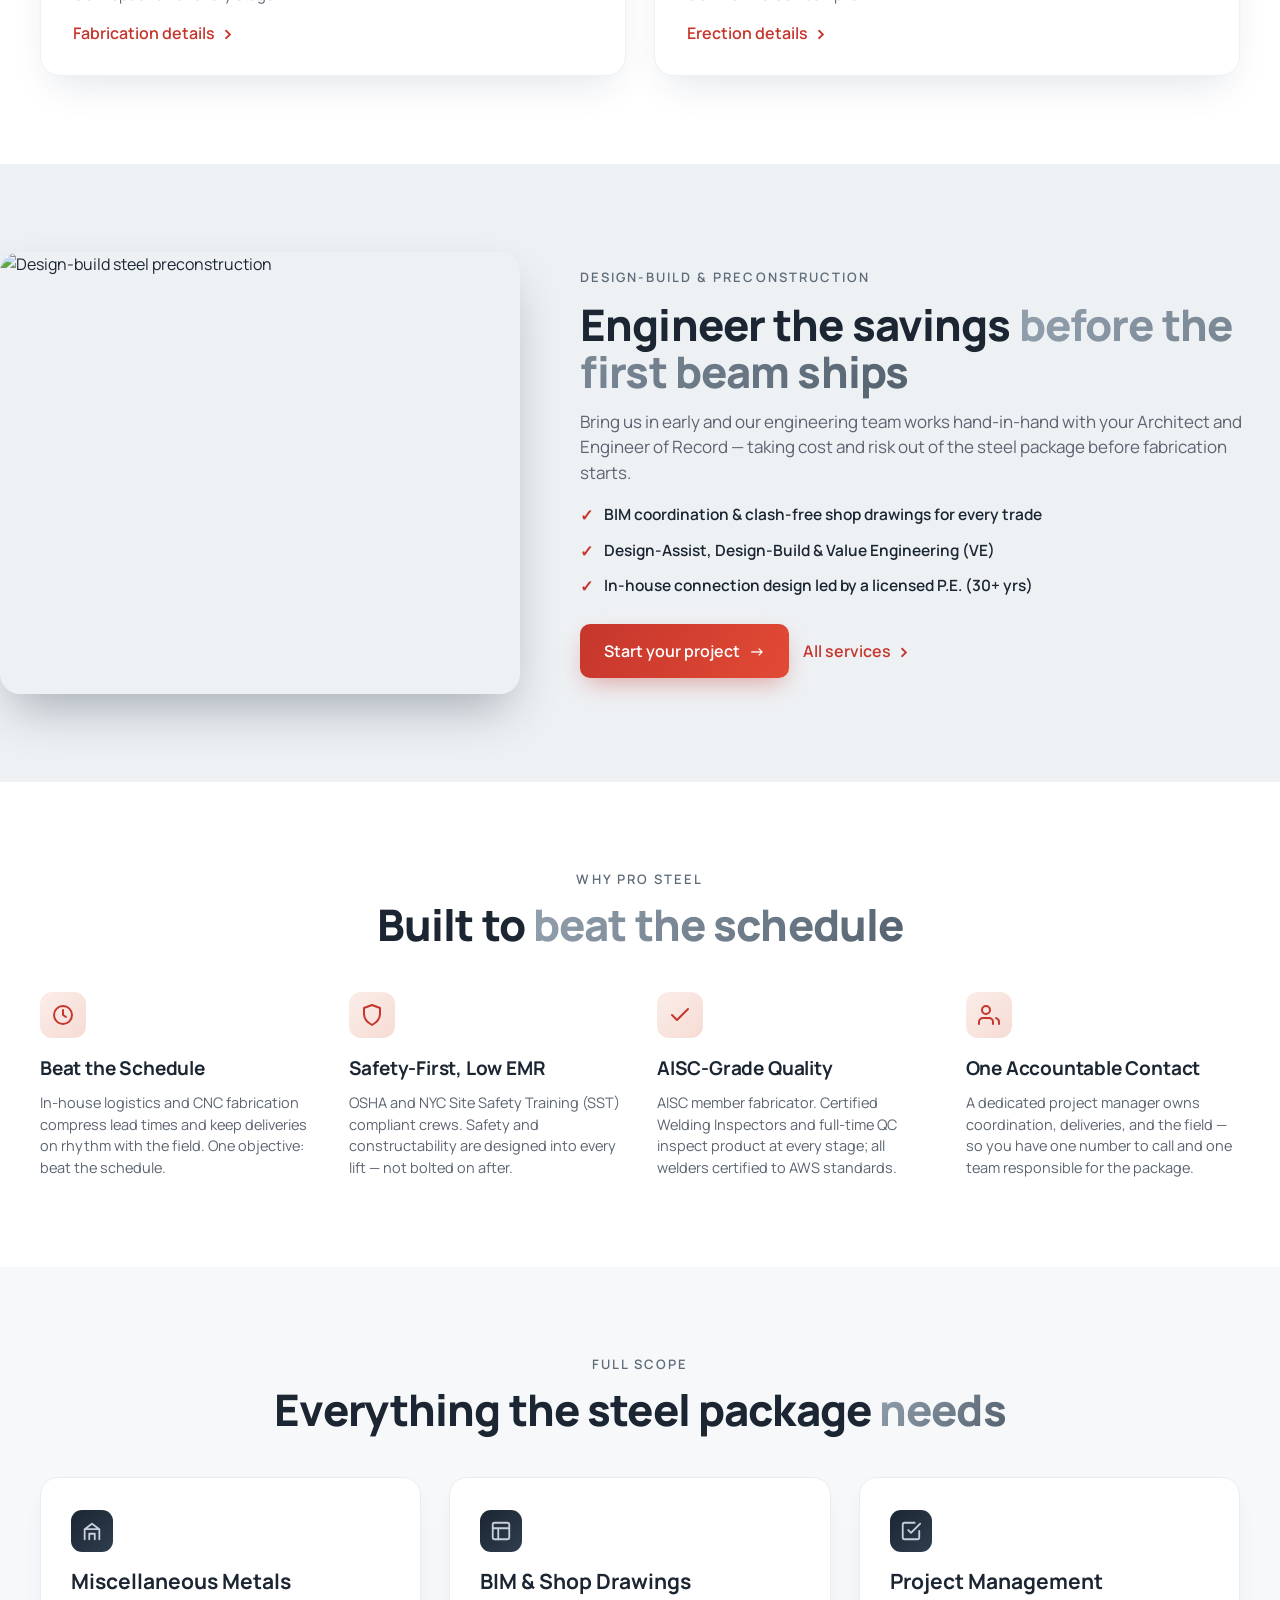
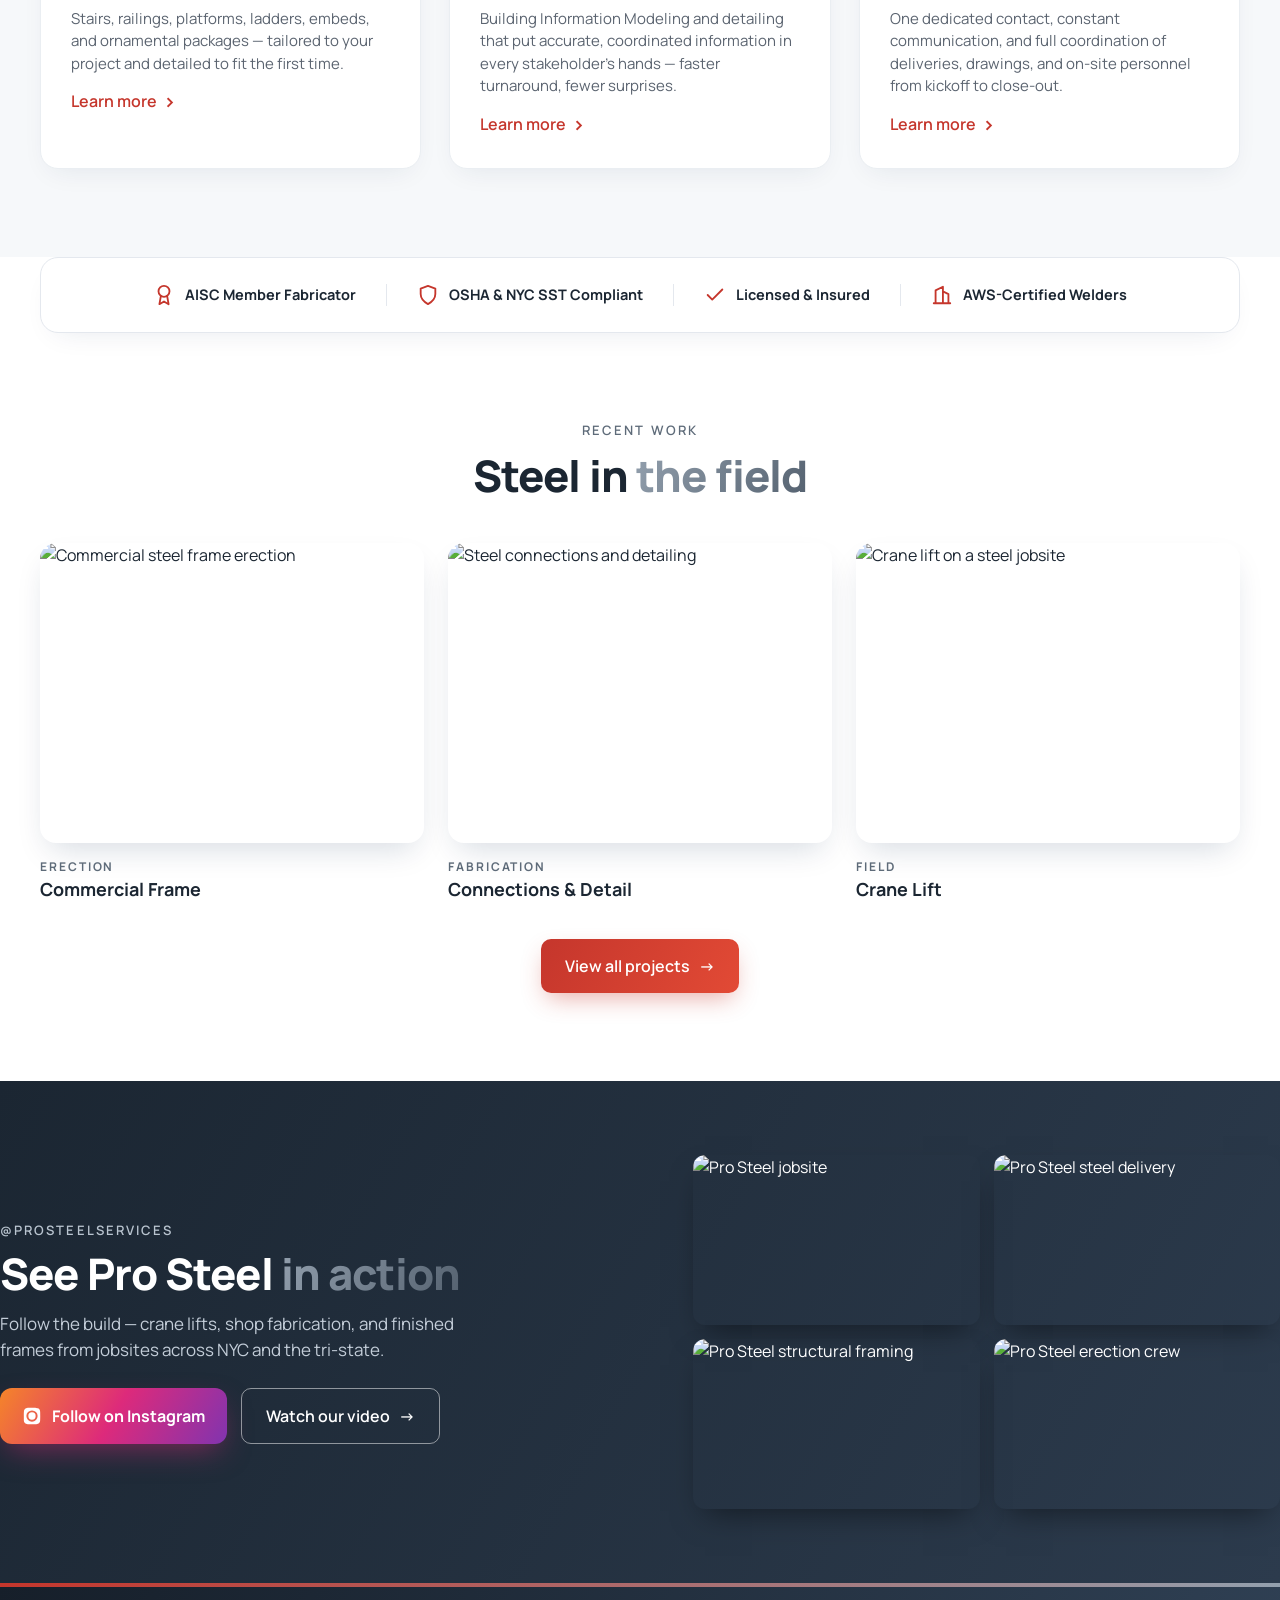
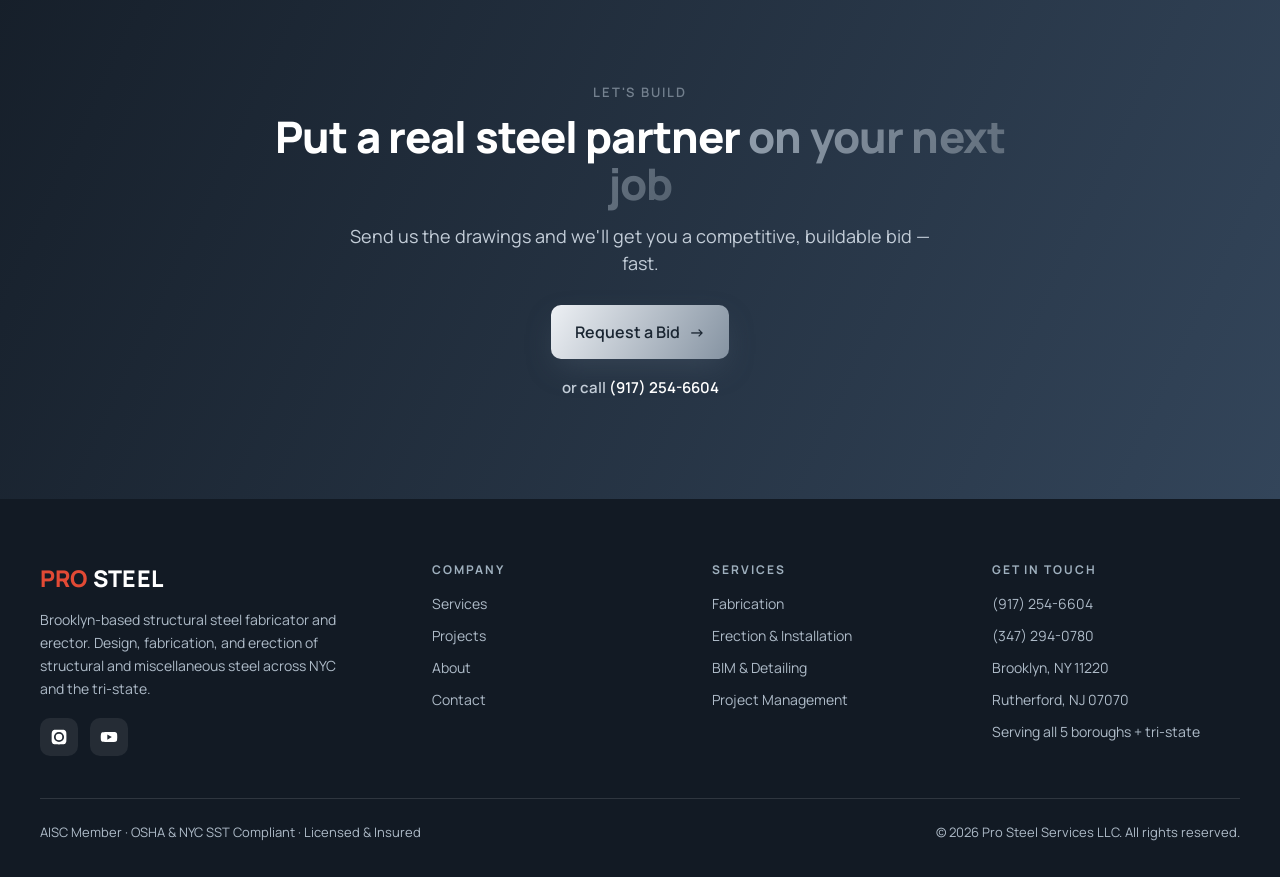
==== commit 712947a9: "Add files via upload" ====
--- a/index.html
+++ b/index.html
@@ -393,8 +393,6 @@
         <p>Brooklyn-based structural steel fabricator and erector. Design, fabrication, and erection of structural and miscellaneous steel across NYC and the tri-state.</p>
         <div class="social">
           <a href="https://www.instagram.com/prosteelservices/" target="_blank" rel="noopener" aria-label="Instagram"><svg viewBox="0 0 24 24" fill="currentColor"><path d="M12 2.2c3.2 0 3.6 0 4.9.07 1.17.05 1.8.25 2.23.41.56.22.96.48 1.38.9.42.42.68.82.9 1.38.16.42.36 1.06.41 2.23.06 1.27.07 1.65.07 4.86s0 3.6-.07 4.86c-.05 1.17-.25 1.8-.41 2.23-.22.56-.48.96-.9 1.38-.42.42-.82.68-1.38.9-.42.16-1.06.36-2.23.41-1.27.06-1.65.07-4.9.07s-3.63 0-4.9-.07c-1.17-.05-1.8-.25-2.23-.41a3.7 3.7 0 01-1.38-.9 3.7 3.7 0 01-.9-1.38c-.16-.42-.36-1.06-.41-2.23C2.21 15.6 2.2 15.2 2.2 12s0-3.6.07-4.86c.05-1.17.25-1.8.41-2.23.22-.56.48-.96.9-1.38.42-.42.82-.68 1.38-.9.42-.16 1.06-.36 2.23-.41C8.4 2.21 8.8 2.2 12 2.2zm0 3.05A6.75 6.75 0 1018.75 12 6.75 6.75 0 0012 5.25zm0 11.13A4.38 4.38 0 1116.38 12 4.38 4.38 0 0112 16.38zm6.96-11.4a1.58 1.58 0 11-1.57-1.58 1.58 1.58 0 011.57 1.58z"/></svg></a>
-          <a href="#" target="_blank" rel="noopener" aria-label="LinkedIn"><svg viewBox="0 0 24 24" fill="currentColor"><path d="M4.98 3.5a2.5 2.5 0 11-.02 5 2.5 2.5 0 01.02-5zM3 9h4v12H3zM9 9h3.8v1.7h.05c.53-1 1.83-2.05 3.76-2.05 4.02 0 4.76 2.64 4.76 6.08V21h-4v-5.4c0-1.29-.02-2.95-1.8-2.95-1.8 0-2.07 1.4-2.07 2.85V21H9z"/></svg></a>
-          <a href="#" target="_blank" rel="noopener" aria-label="Facebook"><svg viewBox="0 0 24 24" fill="currentColor"><path d="M22 12a10 10 0 10-11.56 9.88v-6.99H7.9V12h2.54V9.8c0-2.5 1.49-3.89 3.78-3.89 1.09 0 2.24.2 2.24.2v2.46h-1.26c-1.24 0-1.63.77-1.63 1.56V12h2.78l-.44 2.89h-2.34v6.99A10 10 0 0022 12z"/></svg></a>
           <a href="https://youtu.be/6NyZEdGL9uw" target="_blank" rel="noopener" aria-label="YouTube"><svg viewBox="0 0 24 24" fill="currentColor"><path d="M23 12s0-3.2-.4-4.7a2.5 2.5 0 00-1.77-1.77C19.3 5.3 12 5.3 12 5.3s-7.3 0-8.83.43A2.5 2.5 0 001.4 7.5C1 9 1 12 1 12s0 3.2.4 4.7a2.5 2.5 0 001.77 1.77C4.7 18.7 12 18.7 12 18.7s7.3 0 8.83-.43a2.5 2.5 0 001.77-1.77C23 15.2 23 12 23 12zM9.75 15.5v-7l6 3.5z"/></svg></a>
         </div>
       </div>
